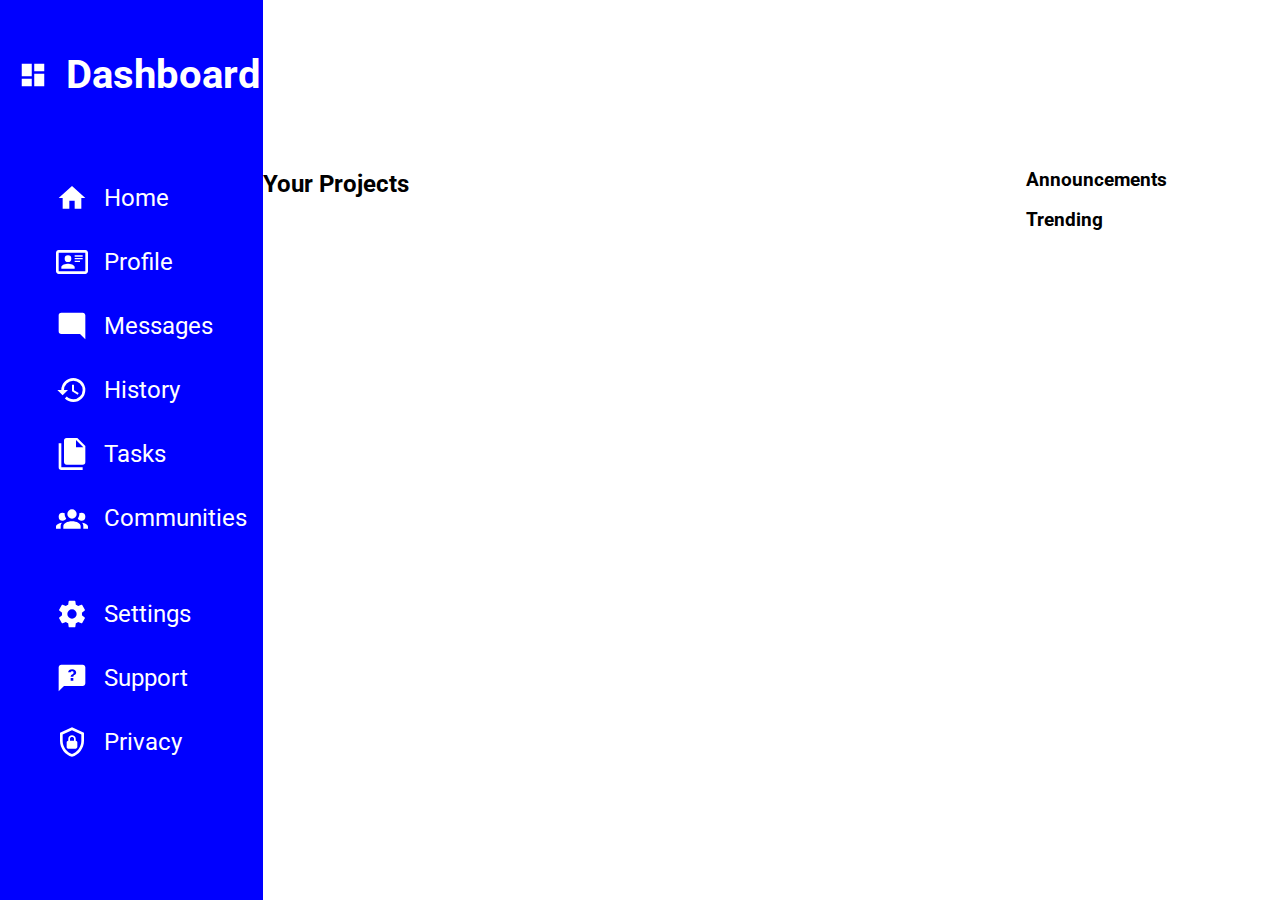
==== src/index.html @ fa38fef8 "Style navbar with icons and add font" ====
<!DOCTYPE html>
<html lang="en">
  <head>
    <meta charset="UTF-8" />
    <meta http-equiv="X-UA-Compatible" content="IE=edge" />
    <meta name="viewport" content="width=device-width, initial-scale=1.0" />
    <link rel="stylesheet" href="style.css" />
    <title>Admin</title>
  </head>
  <body>
    <div class="container">
      <nav>
        <div>
          <img src="../icons/view-dashboard.svg" alt="Icon" />
          <h1>Dashboard</h1>
        </div>
        <ul>
          <li><img src="../icons/home.svg" alt="Icon" /><a>Home</a></li>
          <li><img src="../icons/profile.svg" alt="Icon" /><a>Profile</a></li>
          <li><img src="../icons/message.svg" alt="Icon" /><a>Messages</a></li>
          <li><img src="../icons/history.svg" alt="Icon" /><a>History</a></li>
          <li><img src="../icons/tasks.svg" alt="Icon" /><a>Tasks</a></li>
          <li><img src="../icons/community.svg" alt="Icon" /><a>Communities</a></li>
          <li></li>
          <li><img src="../icons/cog.svg" alt="Icon" /><a>Settings</a></li>
          <li><img src="../icons/support.svg" alt="Icon" /><a>Support</a></li>
          <li><img src="../icons/privacy.svg" alt="Icon" /><a>Privacy</a></li>
        </ul>
      </nav>
      <header></header>
      <main>
        <h2>Your Projects</h2>
        <div class="grid-container">
          <article></article>
          <article></article>
          <article></article>
          <article></article>
          <article></article>
        </div>
      </main>
      <aside>
        <div class="announcements">
          <h3>Announcements</h3>
          <div></div>
        </div>
        <div class="trending">
          <h3>Trending</h3>
          <div></div>
        </div>
      </aside>
    </div>
  </body>
</html>
---- src/style.css ----
@import url('https://fonts.googleapis.com/css2?family=Roboto&display=swap');

body {
  font-family: 'Roboto', sans-serif;
  margin: 0;
}

.container {
  display: grid;
  grid-template: 1fr 5fr / 1fr 3fr 1fr;
  height: calc(100vh);
  width: 100%;
}

nav {
  background-color: blue;
  color: #fff;
  display: inline-grid;
  grid-area: 1 / 1 / 3 / 1;
  grid-template: 1fr 9fr / 1fr;
}

header {
  grid-area: 1 / 2 / 1 / 4;
}

main {
  grid-area: 2 / 2 / 2 / 2;
}

nav > div {
  display: grid;
  grid-template: minmax(0, 1fr) / minmax(0, 1fr) minmax(0, 3fr);
}

nav > div > h1 {
  font-size: 2.5rem;
  padding-top: 12.5%;
  padding-bottom: 12.5%;
  text-size-adjust: auto;
}

nav > div > img {
  filter: invert(1);
  margin: auto;
  max-width: 45%;
  overflow: hidden;
}

nav > ul {
  list-style: none;
}

nav > ul > li {
  display: flex;
  font-size: 1.5rem;
  gap: 1rem;
  padding: 1rem;
}

a:hover {
  color: #ddd;
}

a:active {
  color: #aaa;
}

ul > li > img {
  filter: invert(1);
  flex: 1 1 1;
  height: 2rem;
}

ul > li > a {
  flex: 1;
  margin-top: 2px;
}
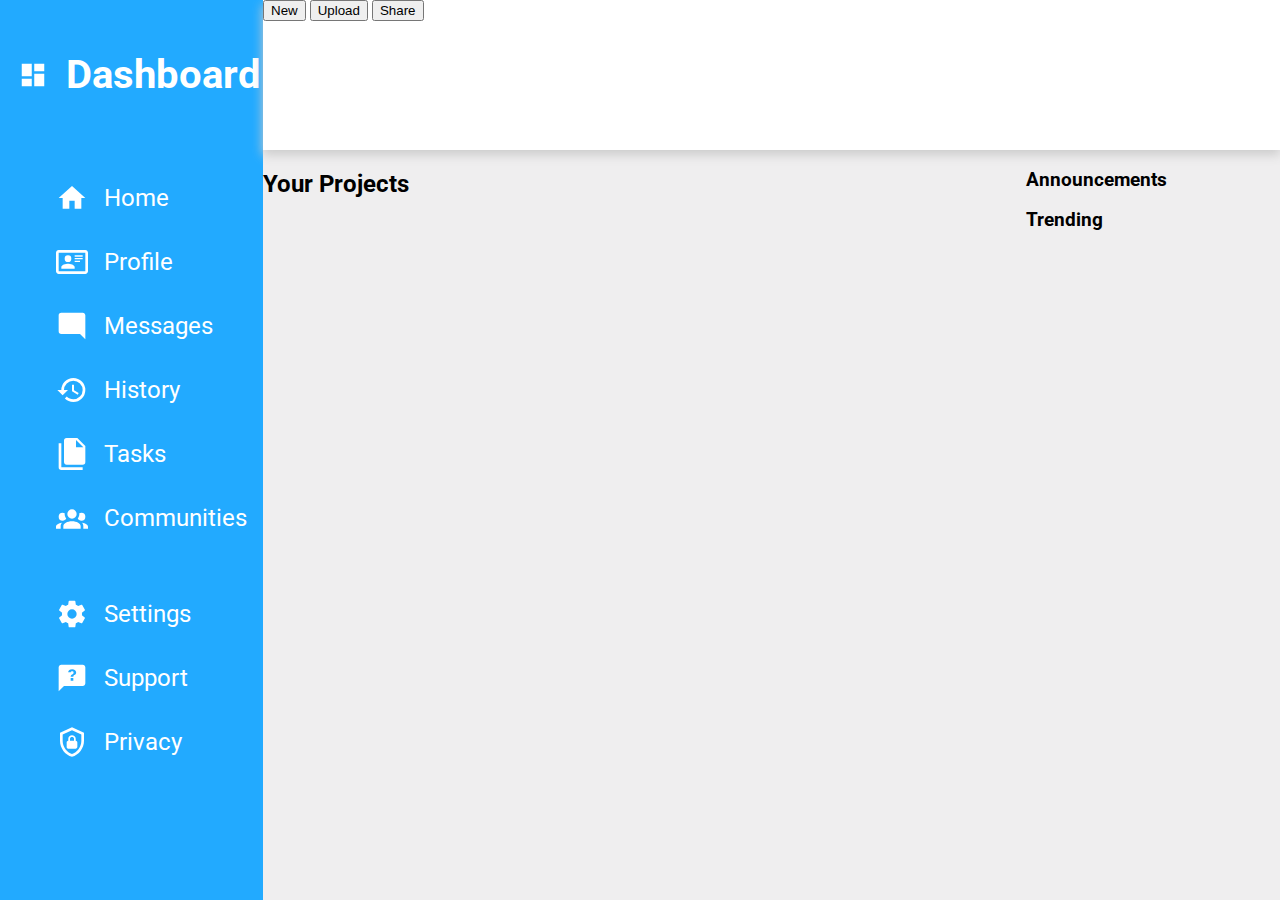
==== commit 73c12cd5: "Add markup for header" ====
--- a/src/index.html
+++ b/src/index.html
@@ -27,7 +27,16 @@
           <li><img src="../icons/privacy.svg" alt="Icon" /><a>Privacy</a></li>
         </ul>
       </nav>
-      <header></header>
+      <header>
+        <div class="search-bar"></div>
+        <div class="mini-user-info"></div>
+        <div class="user-info"></div>
+        <div class="buttons">
+          <button>New</button>
+          <button>Upload</button>
+          <button>Share</button>
+        </div>
+      </header>
       <main>
         <h2>Your Projects</h2>
         <div class="grid-container">
--- a/src/style.css
+++ b/src/style.css
@@ -1,4 +1,9 @@
 @import url('https://fonts.googleapis.com/css2?family=Roboto&display=swap');
+
+:root {
+  --blue-color: #22aaff;
+  --grey-color: #efeeef;
+}
 
 body {
   font-family: 'Roboto', sans-serif;
@@ -13,7 +18,7 @@
 }
 
 nav {
-  background-color: blue;
+  background-color: var(--blue-color);
   color: #fff;
   display: inline-grid;
   grid-area: 1 / 1 / 3 / 1;
@@ -21,11 +26,18 @@
 }
 
 header {
+  box-shadow: 0px 5px 10px #ccc;
   grid-area: 1 / 2 / 1 / 4;
+  z-index: 1;
 }
 
 main {
+  background-color: var(--grey-color);
   grid-area: 2 / 2 / 2 / 2;
+}
+
+aside {
+  background-color: var(--grey-color);
 }
 
 nav > div {
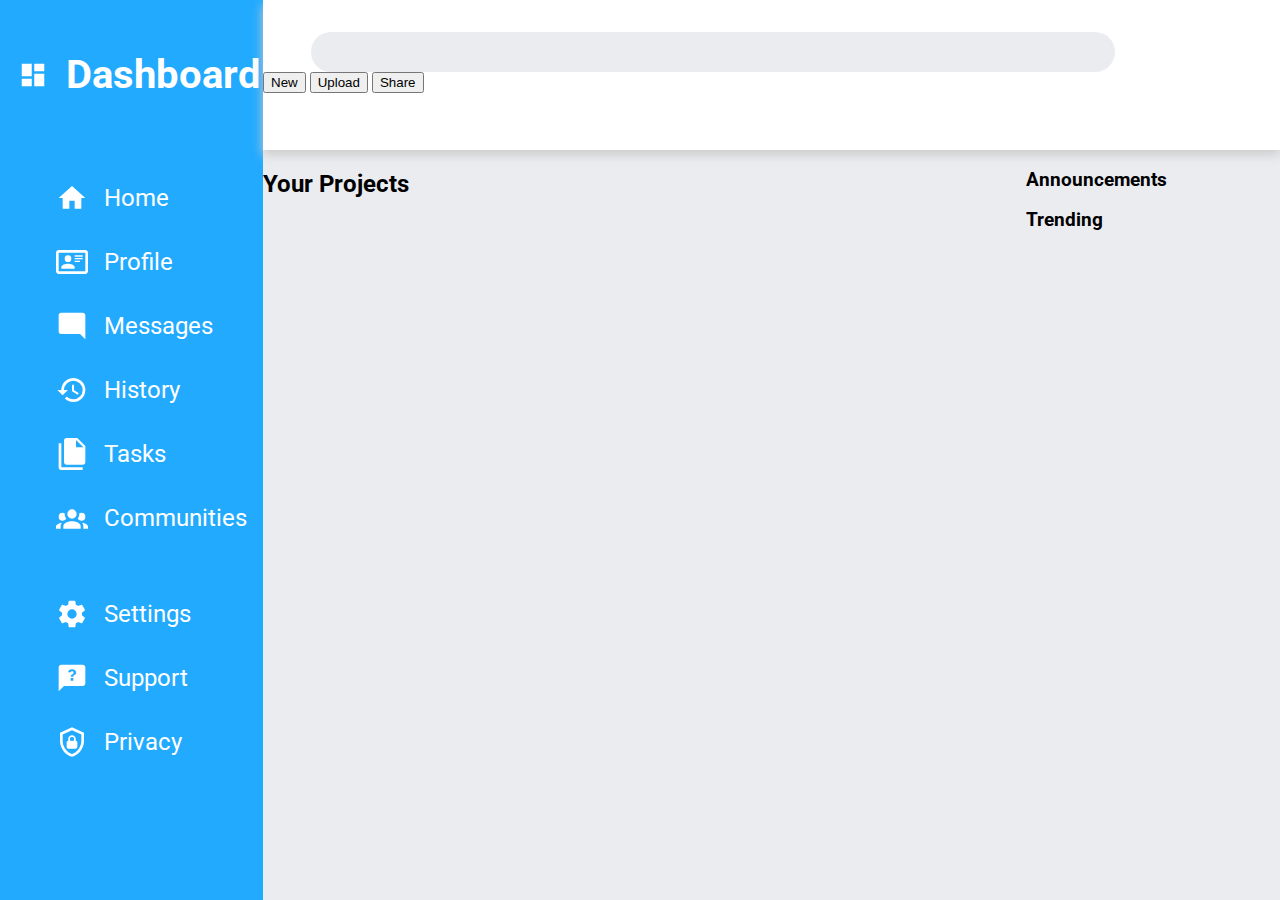
==== commit fba33243: "Add styling to search bar" ====
--- a/src/index.html
+++ b/src/index.html
@@ -28,7 +28,14 @@
         </ul>
       </nav>
       <header>
-        <div class="search-bar"></div>
+        <div class="search-bar">
+          <div>
+            <img src="../icons/magnify.svg" alt="search icon">
+          </div>
+          <div>
+            <input type="text">
+          </div>
+        </div>
         <div class="mini-user-info"></div>
         <div class="user-info"></div>
         <div class="buttons">
--- a/src/style.css
+++ b/src/style.css
@@ -1,12 +1,12 @@
-@import url('https://fonts.googleapis.com/css2?family=Roboto&display=swap');
+@import url("https://fonts.googleapis.com/css2?family=Roboto&display=swap");
 
 :root {
   --blue-color: #22aaff;
-  --grey-color: #efeeef;
+  --grey-color: #eaecf0;
 }
 
 body {
-  font-family: 'Roboto', sans-serif;
+  font-family: "Roboto", sans-serif;
   margin: 0;
 }
 
@@ -87,4 +87,28 @@
 ul > li > a {
   flex: 1;
   margin-top: 2px;
-}+}
+
+.search-bar {
+  align-items: center;
+  display: flex;
+  gap: 16px;
+  justify-content: left;
+  margin-top: 32px;
+  padding-left: 32px;
+  width: 75%;
+}
+
+.search-bar > div:first-of-type {
+  flex: 1 1 1;
+  width: 32px;
+}
+
+.search-bar > div > input {
+  background-color: var(--grey-color);
+  border-radius: 20px;
+  border-style: none;
+  flex: 1 1 0;
+  height: 38px;
+  width: 800px;
+}
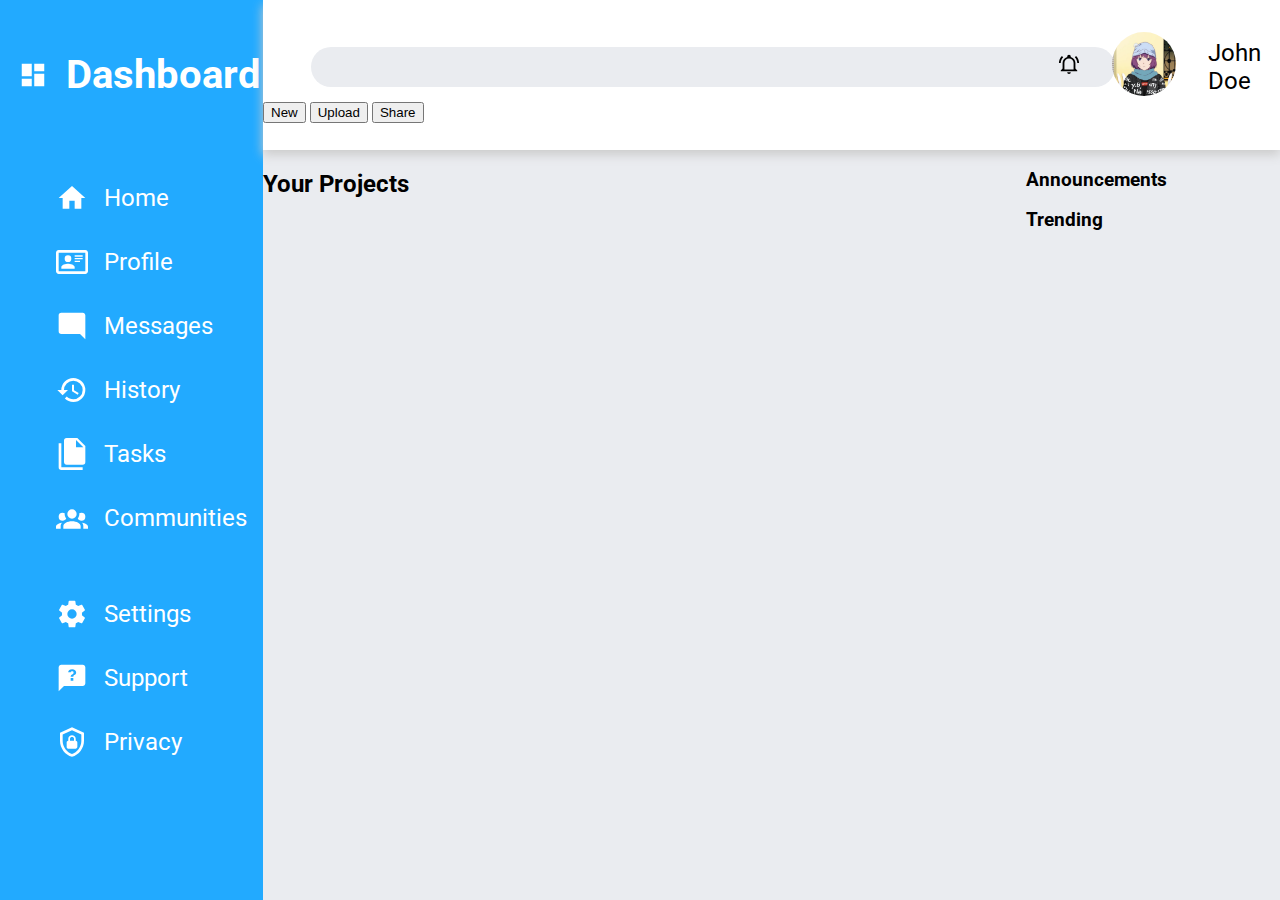
==== commit b06ab96b: "Add mini pfp section styling and images" ====
--- a/src/index.html
+++ b/src/index.html
@@ -28,15 +28,27 @@
         </ul>
       </nav>
       <header>
-        <div class="search-bar">
-          <div>
-            <img src="../icons/magnify.svg" alt="search icon">
+        <div class="search-mini-pfp-container">
+          <div class="search-bar">
+            <div>
+              <img src="../icons/magnify.svg" alt="search icon">
+            </div>
+            <div>
+              <input type="text">
+            </div>
           </div>
-          <div>
-            <input type="text">
+          <div class="mini-user-info">
+            <div class="bell">
+              <img src="../icons/bell-ring-outline.svg" alt="notification icon">
+            </div>
+            <div class="mini-pfp">
+              <img src="../icons/pfp.png" alt="mini pfp">
+            </div>
+            <div>
+              John Doe
+            </div>
           </div>
         </div>
-        <div class="mini-user-info"></div>
         <div class="user-info"></div>
         <div class="buttons">
           <button>New</button>
--- a/src/style.css
+++ b/src/style.css
@@ -89,6 +89,12 @@
   margin-top: 2px;
 }
 
+.search-mini-pfp-container {
+  align-items: center;
+  display: flex;
+  /* justify-content: center; */
+}
+
 .search-bar {
   align-items: center;
   display: flex;
@@ -112,3 +118,27 @@
   height: 38px;
   width: 800px;
 }
+
+.mini-user-info {
+  align-items: center;
+  display: flex;
+  gap: 32px;
+  justify-content: center;
+  margin-top: 32px;
+}
+
+.bell {
+  flex: 1 1 1;
+  width: 32px;
+}
+
+
+.mini-pfp > img {
+  border-radius: 64px;
+  height: 64px;
+  width: 64px;
+}
+
+.mini-user-info:last-child {
+  font-size: 1.5rem;
+}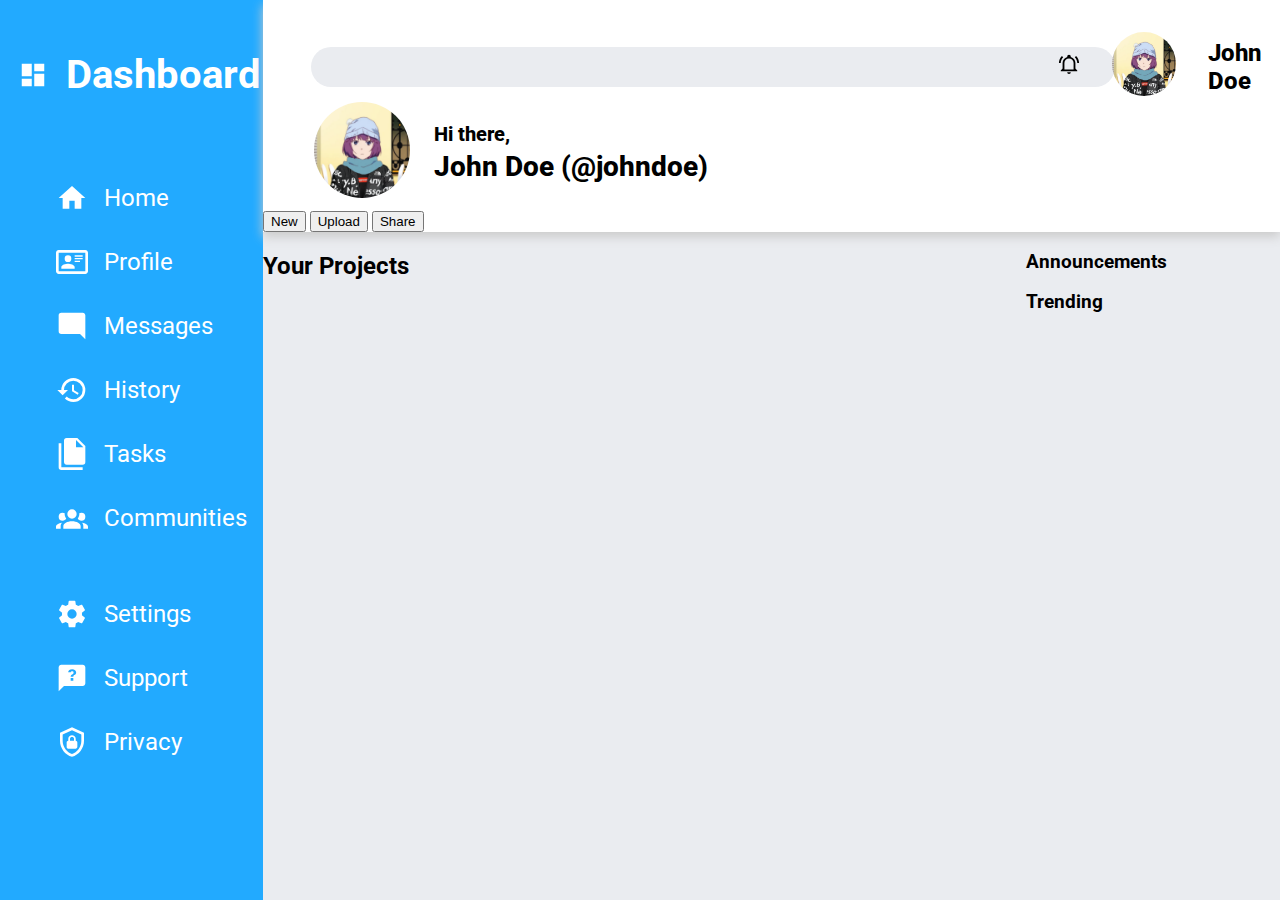
==== commit 61bbfede: "Add user info" ====
--- a/src/index.html
+++ b/src/index.html
@@ -20,7 +20,9 @@
           <li><img src="../icons/message.svg" alt="Icon" /><a>Messages</a></li>
           <li><img src="../icons/history.svg" alt="Icon" /><a>History</a></li>
           <li><img src="../icons/tasks.svg" alt="Icon" /><a>Tasks</a></li>
-          <li><img src="../icons/community.svg" alt="Icon" /><a>Communities</a></li>
+          <li>
+            <img src="../icons/community.svg" alt="Icon" /><a>Communities</a>
+          </li>
           <li></li>
           <li><img src="../icons/cog.svg" alt="Icon" /><a>Settings</a></li>
           <li><img src="../icons/support.svg" alt="Icon" /><a>Support</a></li>
@@ -31,25 +33,32 @@
         <div class="search-mini-pfp-container">
           <div class="search-bar">
             <div>
-              <img src="../icons/magnify.svg" alt="search icon">
+              <img src="../icons/magnify.svg" alt="search icon" />
             </div>
             <div>
-              <input type="text">
+              <input type="text" />
             </div>
           </div>
           <div class="mini-user-info">
             <div class="bell">
-              <img src="../icons/bell-ring-outline.svg" alt="notification icon">
+              <img
+                src="../icons/bell-ring-outline.svg"
+                alt="notification icon"
+              />
             </div>
             <div class="mini-pfp">
-              <img src="../icons/pfp.png" alt="mini pfp">
+              <img src="../icons/pfp.png" alt="mini pfp" />
             </div>
-            <div>
-              John Doe
-            </div>
+            <div>John Doe</div>
           </div>
         </div>
-        <div class="user-info"></div>
+        <div class="user-info">
+          <img src="../icons/pfp.png" alt="pfp" />
+          <div>
+            <p>Hi there,</p>
+            <p class="name">John Doe (@johndoe)</p>
+          </div>
+        </div>
         <div class="buttons">
           <button>New</button>
           <button>Upload</button>
--- a/src/style.css
+++ b/src/style.css
@@ -141,4 +141,28 @@
 
 .mini-user-info:last-child {
   font-size: 1.5rem;
+  font-weight: 800;
+}
+
+.user-info {
+  display: flex;
+  gap: 24px;
+  padding-left: 5%;
+}
+
+.user-info > img {
+  border-radius: 96px;
+  height: 96px;
+  width: 96px;
+}
+
+.user-info {
+  font-size: 1.25rem;
+  font-weight: 800;
+}
+
+.name {
+  font-size: 1.75rem;
+  font-weight: 800;
+  margin-top: -16px;
 }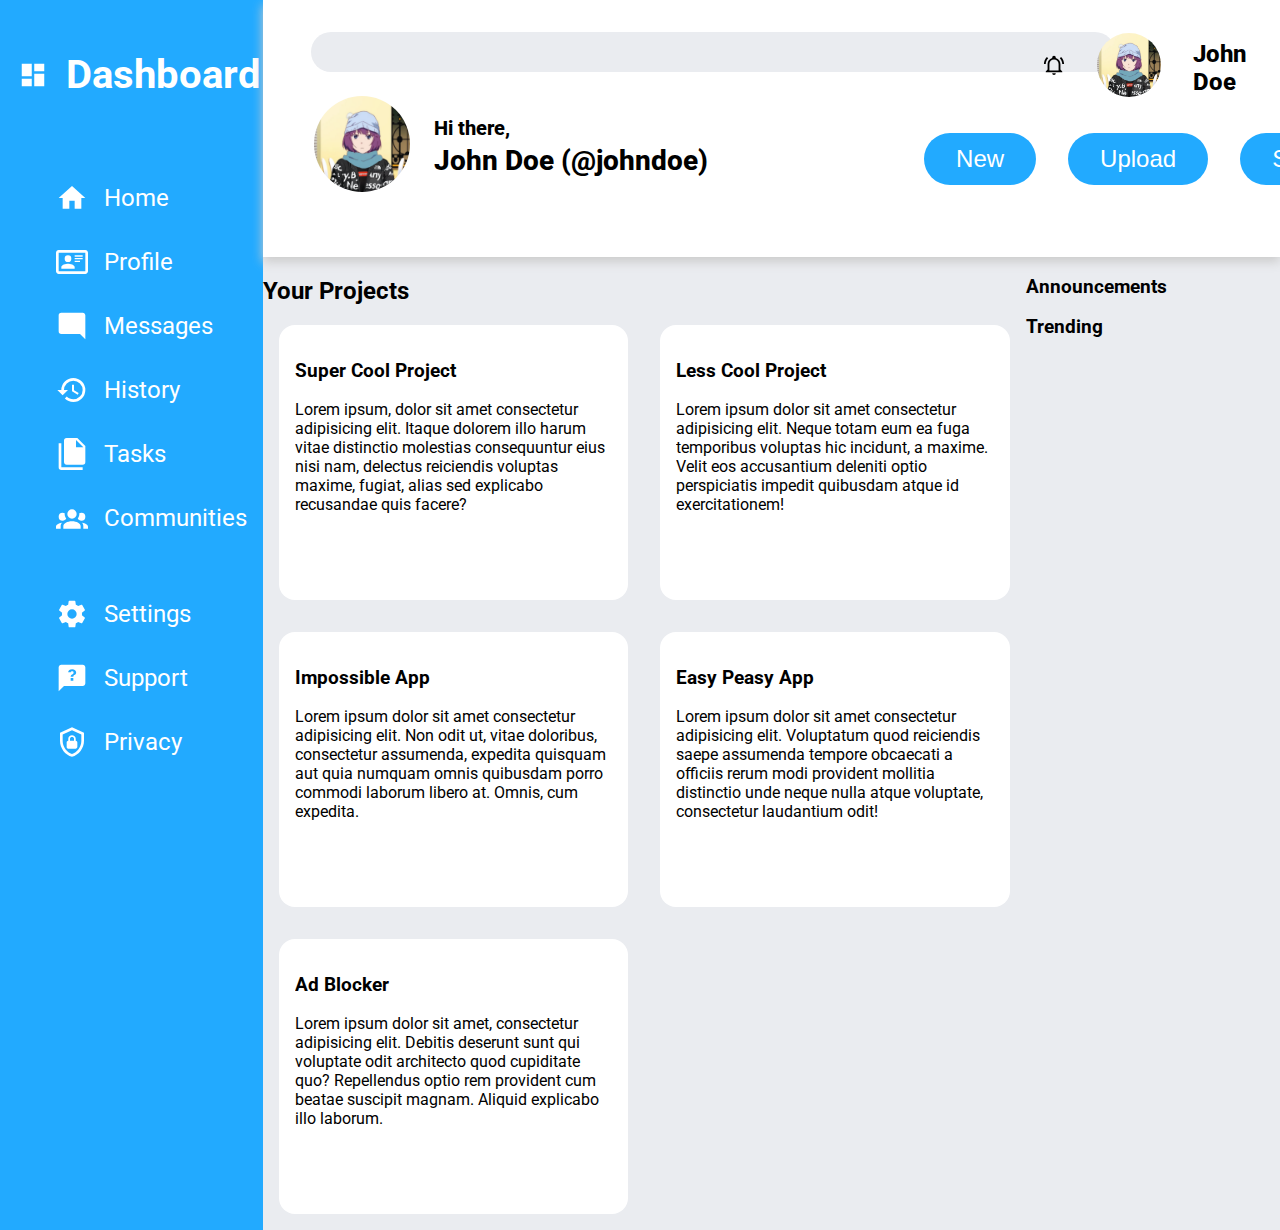
==== commit 26b46e48: "Add projects section" ====
--- a/src/index.html
+++ b/src/index.html
@@ -68,11 +68,61 @@
       <main>
         <h2>Your Projects</h2>
         <div class="grid-container">
-          <article></article>
-          <article></article>
-          <article></article>
-          <article></article>
-          <article></article>
+          <article>
+            <div>
+              <h3>Super Cool Project</h3>
+              <p>
+                Lorem ipsum, dolor sit amet consectetur adipisicing elit. Itaque
+                dolorem illo harum vitae distinctio molestias consequuntur eius
+                nisi nam, delectus reiciendis voluptas maxime, fugiat, alias sed
+                explicabo recusandae quis facere?
+              </p>
+            </div>
+          </article>
+          <article>
+            <div>
+              <h3>Less Cool Project</h3>
+              <p>
+                Lorem ipsum dolor sit amet consectetur adipisicing elit. Neque
+                totam eum ea fuga temporibus voluptas hic incidunt, a maxime.
+                Velit eos accusantium deleniti optio perspiciatis impedit
+                quibusdam atque id exercitationem!
+              </p>
+            </div>
+          </article>
+          <article>
+            <div>
+              <h3>Impossible App</h3>
+              <p>
+                Lorem ipsum dolor sit amet consectetur adipisicing elit. Non
+                odit ut, vitae doloribus, consectetur assumenda, expedita
+                quisquam aut quia numquam omnis quibusdam porro commodi laborum
+                libero at. Omnis, cum expedita.
+              </p>
+            </div>
+          </article>
+          <article>
+            <div>
+              <h3>Easy Peasy App</h3>
+              <p>
+                Lorem ipsum dolor sit amet consectetur adipisicing elit.
+                Voluptatum quod reiciendis saepe assumenda tempore obcaecati a
+                officiis rerum modi provident mollitia distinctio unde neque
+                nulla atque voluptate, consectetur laudantium odit!
+              </p>
+            </div>
+          </article>
+          <article>
+            <div>
+              <h3>Ad Blocker</h3>
+              <p>
+                Lorem ipsum dolor sit amet, consectetur adipisicing elit.
+                Debitis deserunt sunt qui voluptate odit architecto quod
+                cupiditate quo? Repellendus optio rem provident cum beatae
+                suscipit magnam. Aliquid explicabo illo laborum.
+              </p>
+            </div>
+          </article>
         </div>
       </main>
       <aside>
--- a/src/style.css
+++ b/src/style.css
@@ -124,14 +124,15 @@
   display: flex;
   gap: 32px;
   justify-content: center;
-  margin-top: 32px;
+  position: relative;
+  right: 1.5%;
+  top: 32px;
 }
 
 .bell {
   flex: 1 1 1;
   width: 32px;
 }
-
 
 .mini-pfp > img {
   border-radius: 64px;
@@ -148,6 +149,7 @@
   display: flex;
   gap: 24px;
   padding-left: 5%;
+  padding-top: 24px;
 }
 
 .user-info > img {
@@ -165,4 +167,46 @@
   font-size: 1.75rem;
   font-weight: 800;
   margin-top: -16px;
-}+}
+
+.buttons {
+  bottom: 28%;
+  display: flex;
+  gap: 32px;
+  position: relative;
+  left: 65%;
+  width: 0px;
+}
+
+.buttons > button {
+  background-color: var(--blue-color);
+  border-radius: 96px;
+  border-style: none;
+  color: #fff;
+  font-size: 1.5rem;
+  padding: 12px 32px;
+}
+
+.grid-container {
+  display: grid;
+  gap: 32px;
+  grid-template: 4fr / 1fr 1fr;
+  margin: 16px;
+}
+
+.grid-container > article {
+  background-color: #fff;
+  border-radius: 16px;
+  height: 275px;
+}
+
+.grid-container > article > div {
+  margin: 16px;
+  overflow: auto;
+}
+
+.grid-container > article > div > p {
+  height: 150px;
+  text-overflow: ellipsis;
+  word-wrap: break-word;
+}
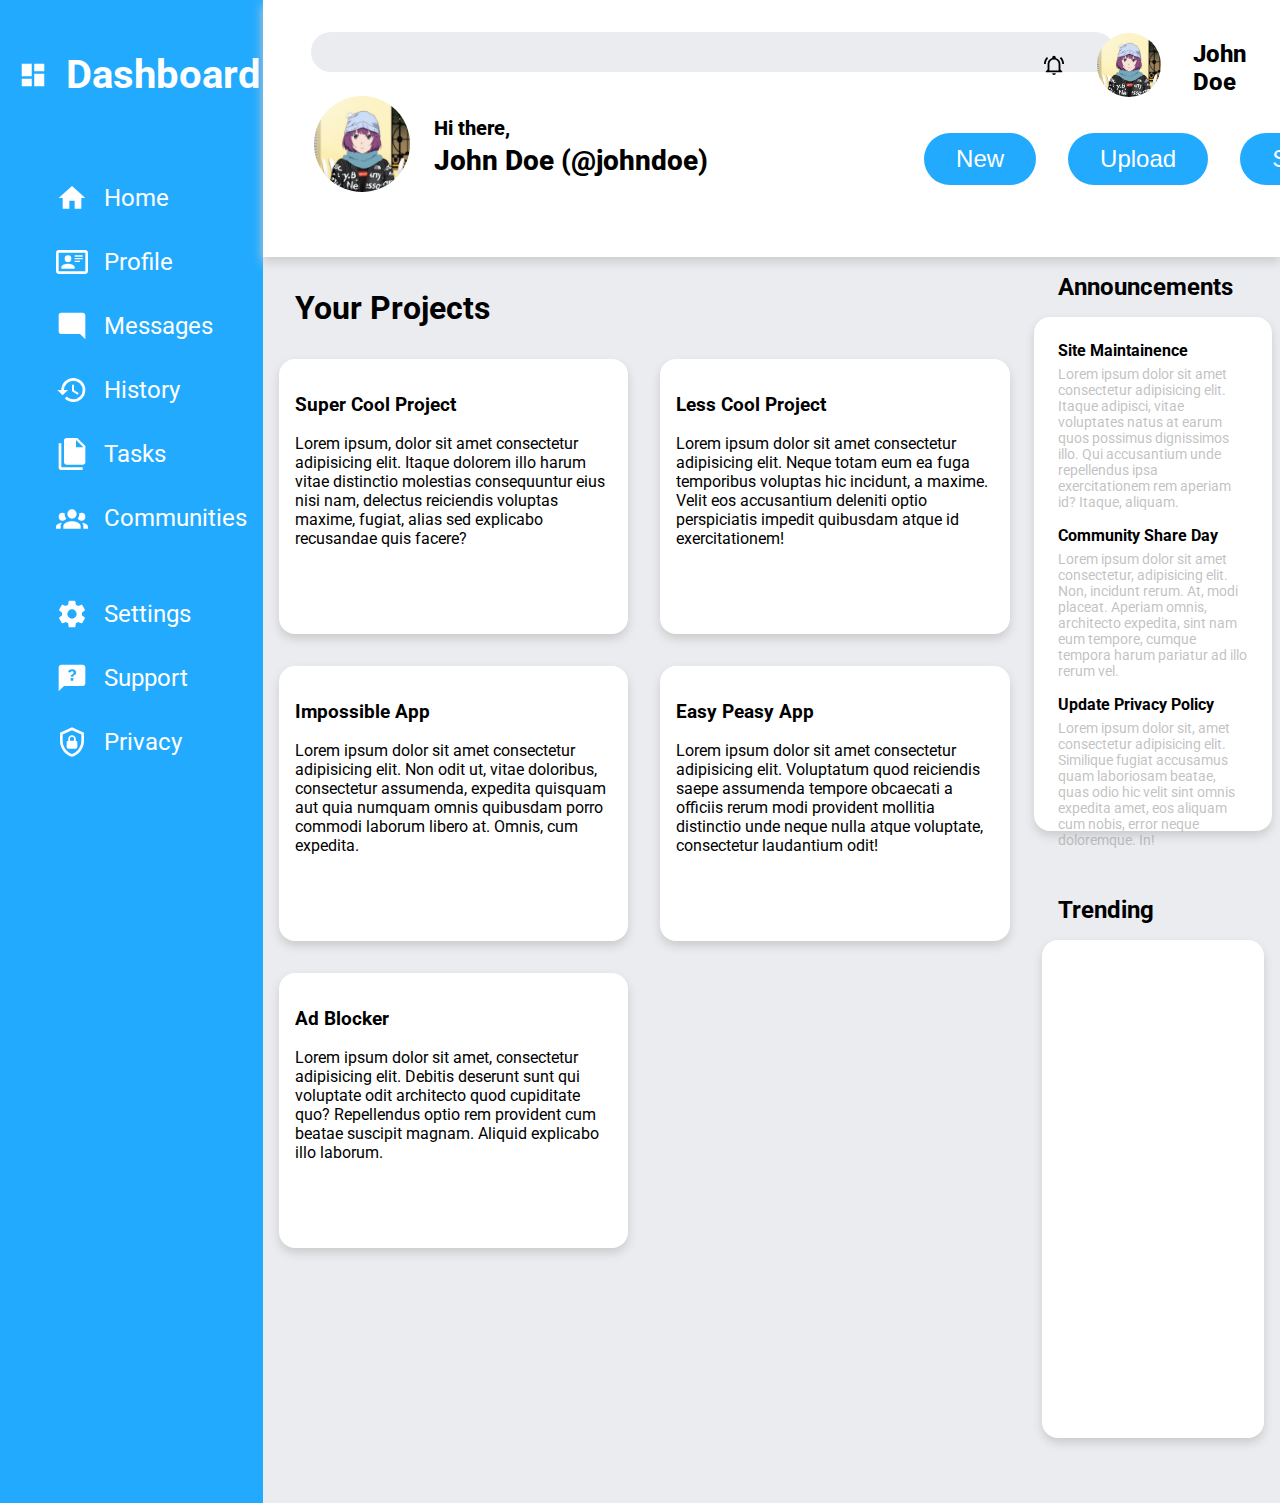
==== commit 20cefa82: "Styled announcements" ====
--- a/src/index.html
+++ b/src/index.html
@@ -128,7 +128,29 @@
       <aside>
         <div class="announcements">
           <h3>Announcements</h3>
-          <div></div>
+          <div>
+            <h4>Site Maintainence</h4>
+            <p>
+              Lorem ipsum dolor sit amet consectetur adipisicing elit. Itaque
+              adipisci, vitae voluptates natus at earum quos possimus
+              dignissimos illo. Qui accusantium unde repellendus ipsa
+              exercitationem rem aperiam id? Itaque, aliquam.
+            </p>
+            <h4>Community Share Day</h4>
+            <p>
+              Lorem ipsum dolor sit amet consectetur, adipisicing elit. Non,
+              incidunt rerum. At, modi placeat. Aperiam omnis, architecto
+              expedita, sint nam eum tempore, cumque tempora harum pariatur ad
+              illo rerum vel.
+            </p>
+            <h4>Update Privacy Policy</h4>
+            <p>
+              Lorem ipsum dolor sit, amet consectetur adipisicing elit.
+              Similique fugiat accusamus quam laboriosam beatae, quas odio hic
+              velit sint omnis expedita amet, eos aliquam cum nobis, error neque
+              doloremque. In!
+            </p>
+          </div>
         </div>
         <div class="trending">
           <h3>Trending</h3>
--- a/src/style.css
+++ b/src/style.css
@@ -187,6 +187,11 @@
   padding: 12px 32px;
 }
 
+main > h2 {
+  font-size: 2rem;
+  margin: 32px;
+}
+
 .grid-container {
   display: grid;
   gap: 32px;
@@ -197,6 +202,7 @@
 .grid-container > article {
   background-color: #fff;
   border-radius: 16px;
+  box-shadow: #ccc 0px 5px 10px;
   height: 275px;
 }
 
@@ -210,3 +216,43 @@
   text-overflow: ellipsis;
   word-wrap: break-word;
 }
+
+aside {
+  display: grid;
+  grid-template: 1fr 1fr / 1fr;
+}
+
+aside > div > h3 {
+  font-size: 1.5rem;
+  margin: 16px;
+  padding-left: 16px;
+}
+
+aside > div > div {
+  background-color: #fff;
+  border-radius: 16px;
+  box-shadow: #ccc 0px 5px 10px;
+  height: 80%;
+  margin: 16px;
+}
+
+.announcements > div {
+  padding: 8px;
+  margin: 8px;
+}
+
+.announcements > div > * {
+  margin: 16px;
+}
+
+.announcements > div > h4 {
+  font-size: 1rem;
+}
+
+.announcements > div > p {
+  color: rgba(153, 153, 153, 0.6);
+  font-size: 0.85rem;
+  margin-top: -10px;
+  text-overflow: ellipsis;
+  word-wrap: break-word;
+}
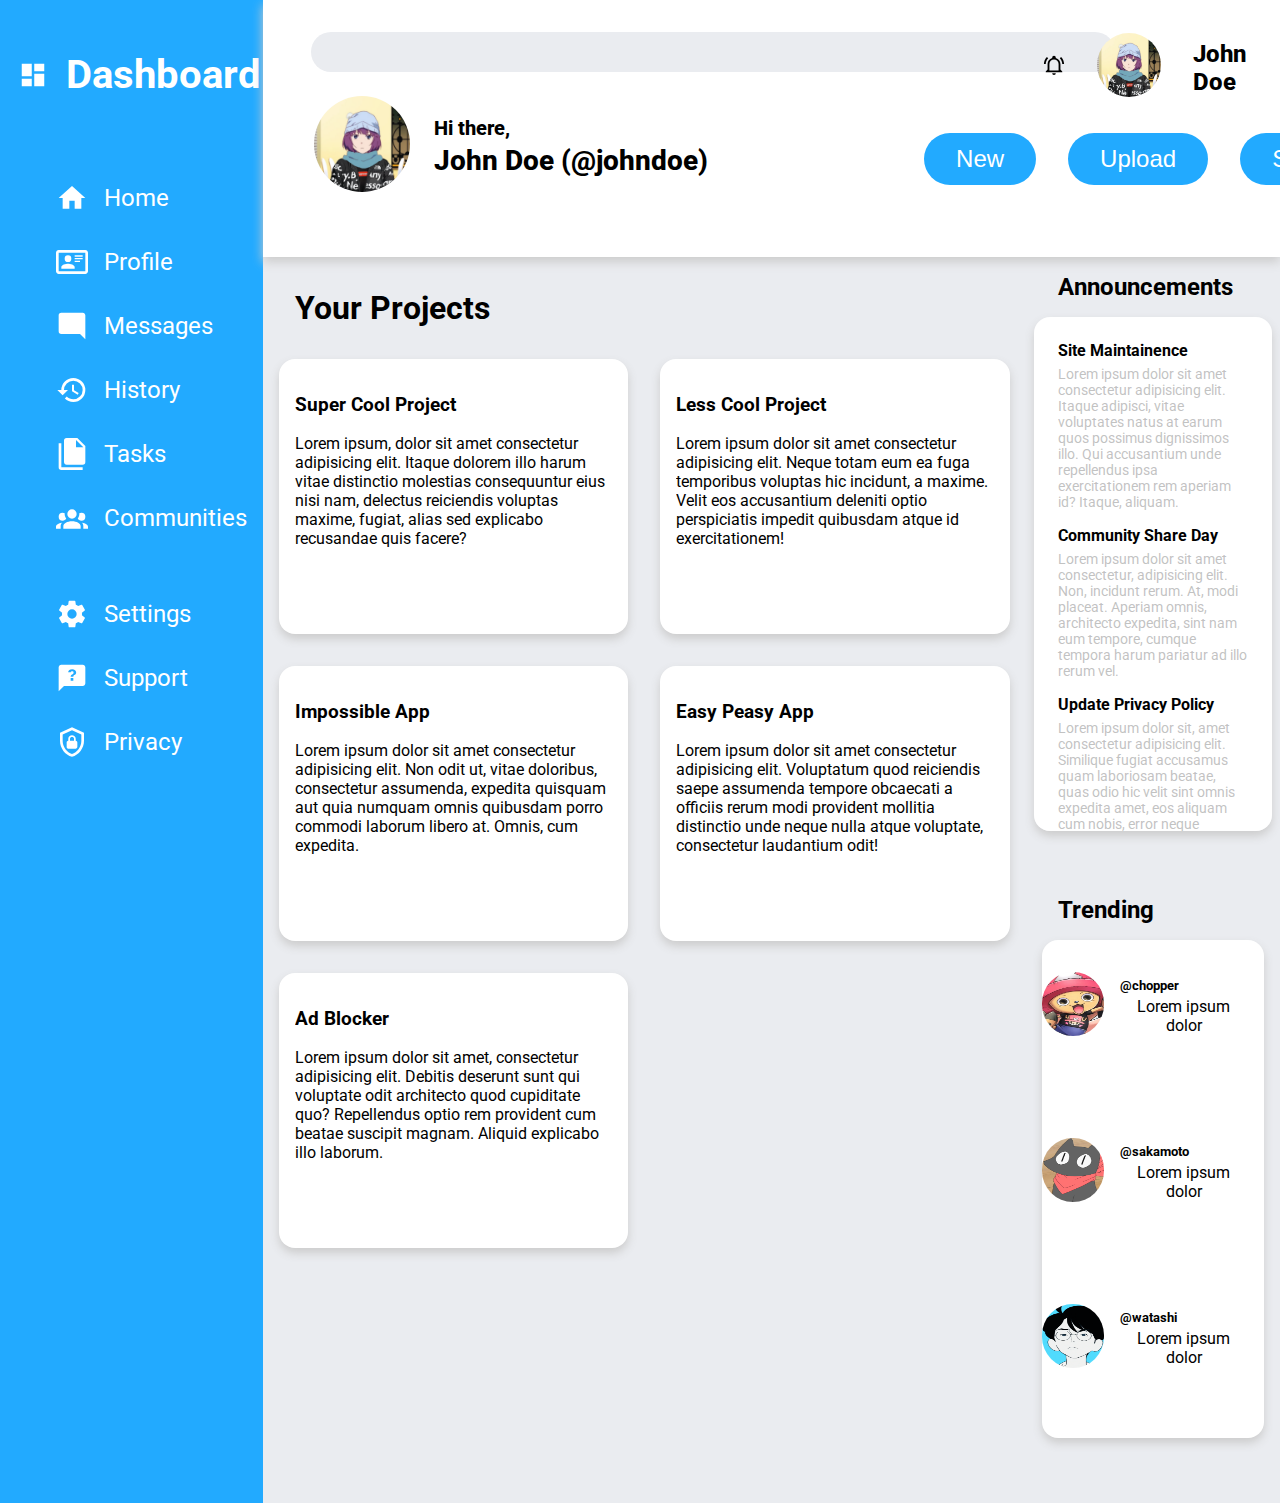
==== commit 09b209cc: "Style trending" ====
--- a/src/index.html
+++ b/src/index.html
@@ -154,7 +154,29 @@
         </div>
         <div class="trending">
           <h3>Trending</h3>
-          <div></div>
+          <div>
+            <div>
+              <img src="../icons/pfp1.jpg" alt="pfp" />
+              <div>
+                <h5>@chopper</h5>
+                <p>Lorem ipsum dolor</p>
+              </div>
+            </div>
+            <div>
+              <img src="../icons/pfp2.png" alt="pfp" />
+              <div>
+                <h5>@sakamoto</h5>
+                <p>Lorem ipsum dolor</p>
+              </div>
+            </div>
+            <div>
+              <img src="../icons/pfp3.png" alt="pfp" />
+              <div>
+                <h5>@watashi</h5>
+                <p>Lorem ipsum dolor</p>
+              </div>
+            </div>
+          </div>
         </div>
       </aside>
     </div>
--- a/src/style.css
+++ b/src/style.css
@@ -239,6 +239,7 @@
 .announcements > div {
   padding: 8px;
   margin: 8px;
+  overflow: auto;
 }
 
 .announcements > div > * {
@@ -256,3 +257,36 @@
   text-overflow: ellipsis;
   word-wrap: break-word;
 }
+
+.trending > div {
+  align-items: center;
+  display: flex;
+  flex-direction: column;
+}
+
+.trending > div > div {
+  display: flex;
+  flex: 1;
+  justify-content: center;
+  text-align: center;
+}
+
+.trending > div > div > img {
+  border-radius: 64px;
+  height: 64px;
+  margin-top: 32px;
+  width: 64px;
+}
+
+.trending > div > div > div {
+  padding: 16px;
+}
+
+.trending > div > div > div > h5 {
+  text-align: left;
+  margin-bottom: 0;
+}
+
+.trending > div > div > div > p {
+  margin-top: 4px;
+}
